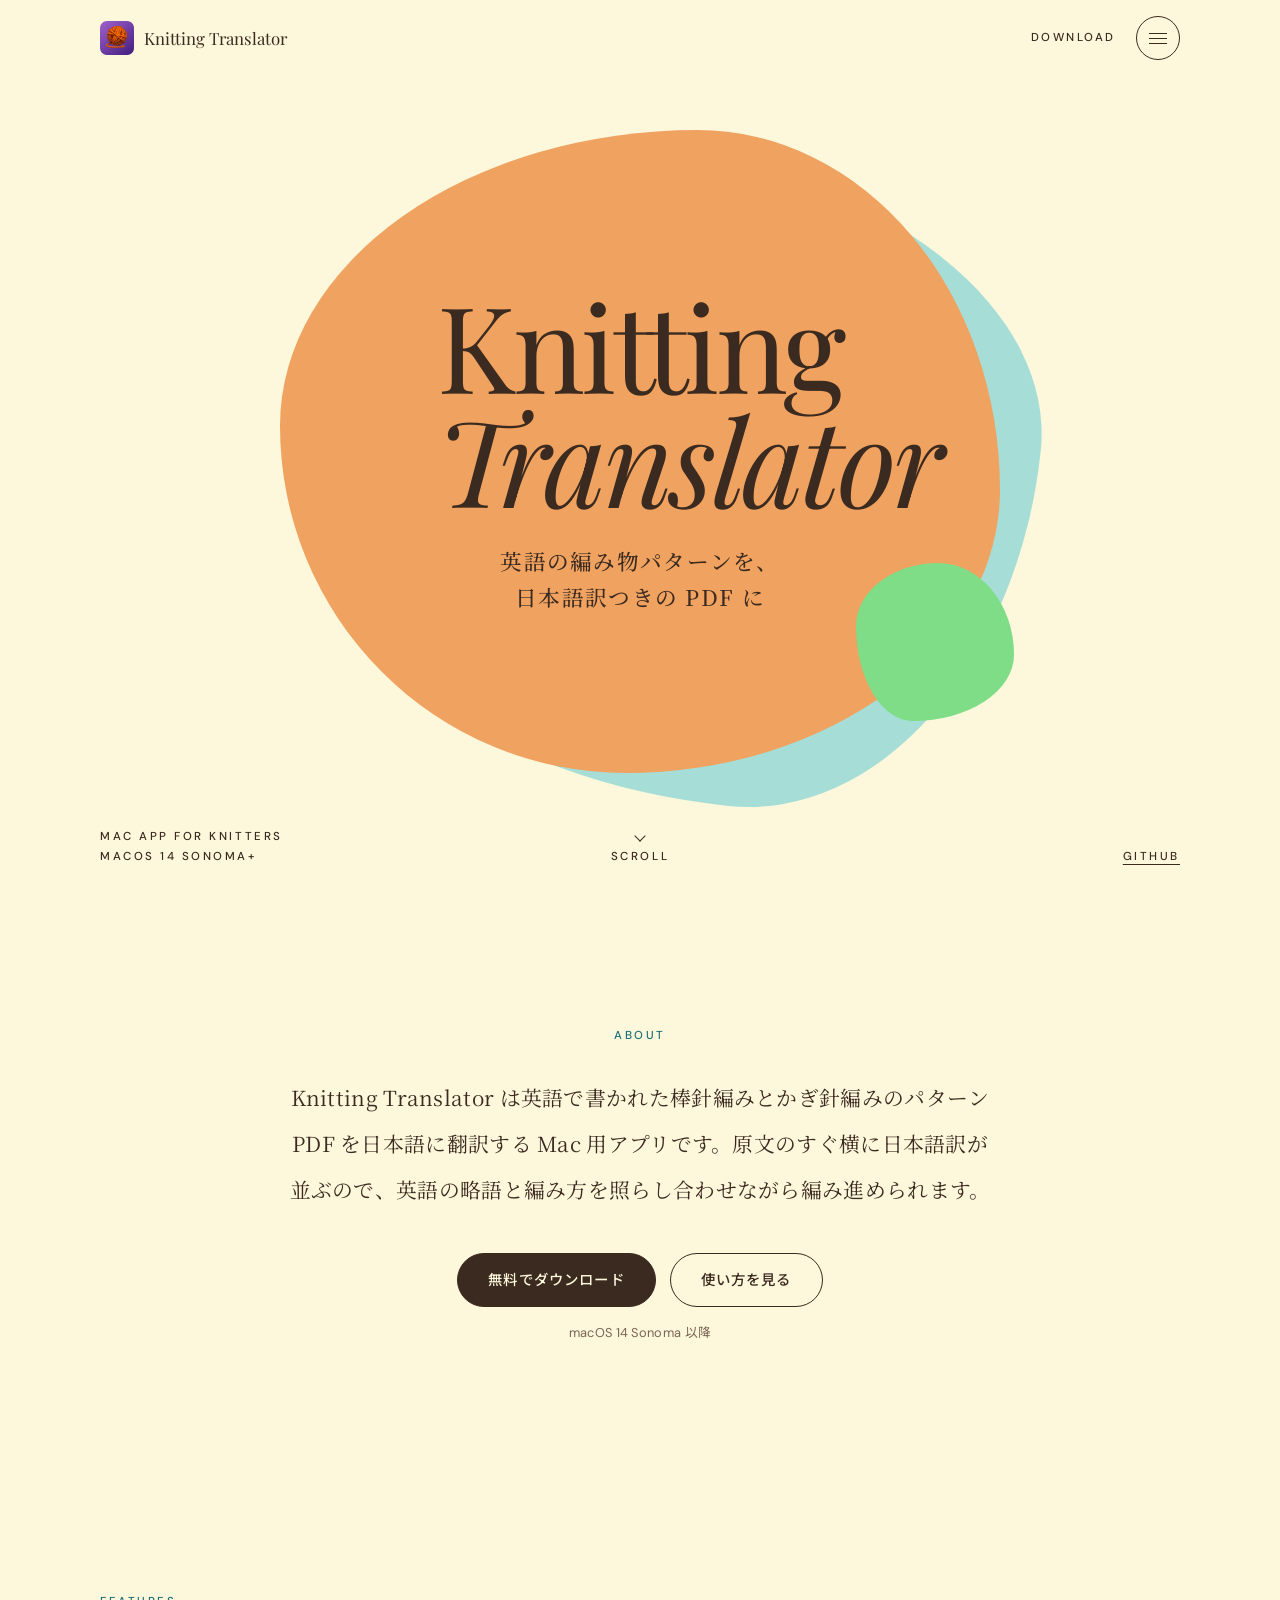
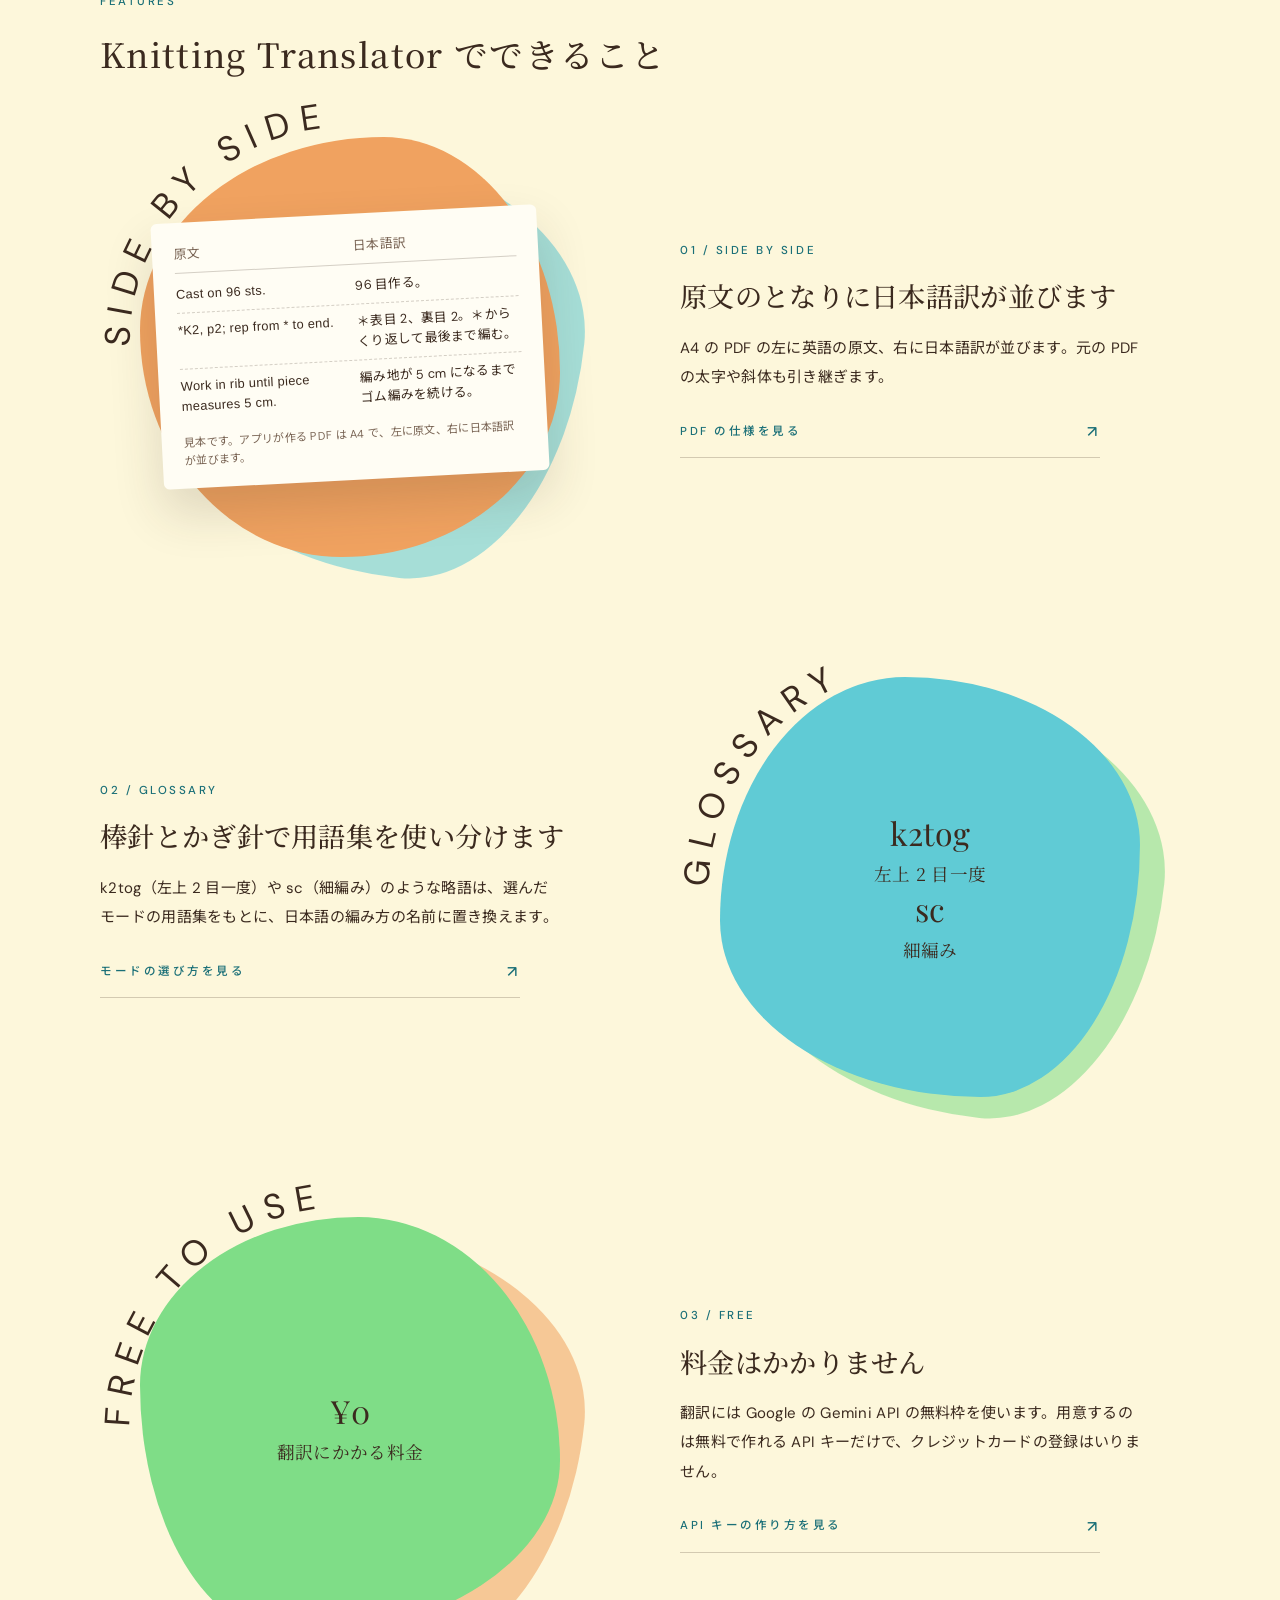
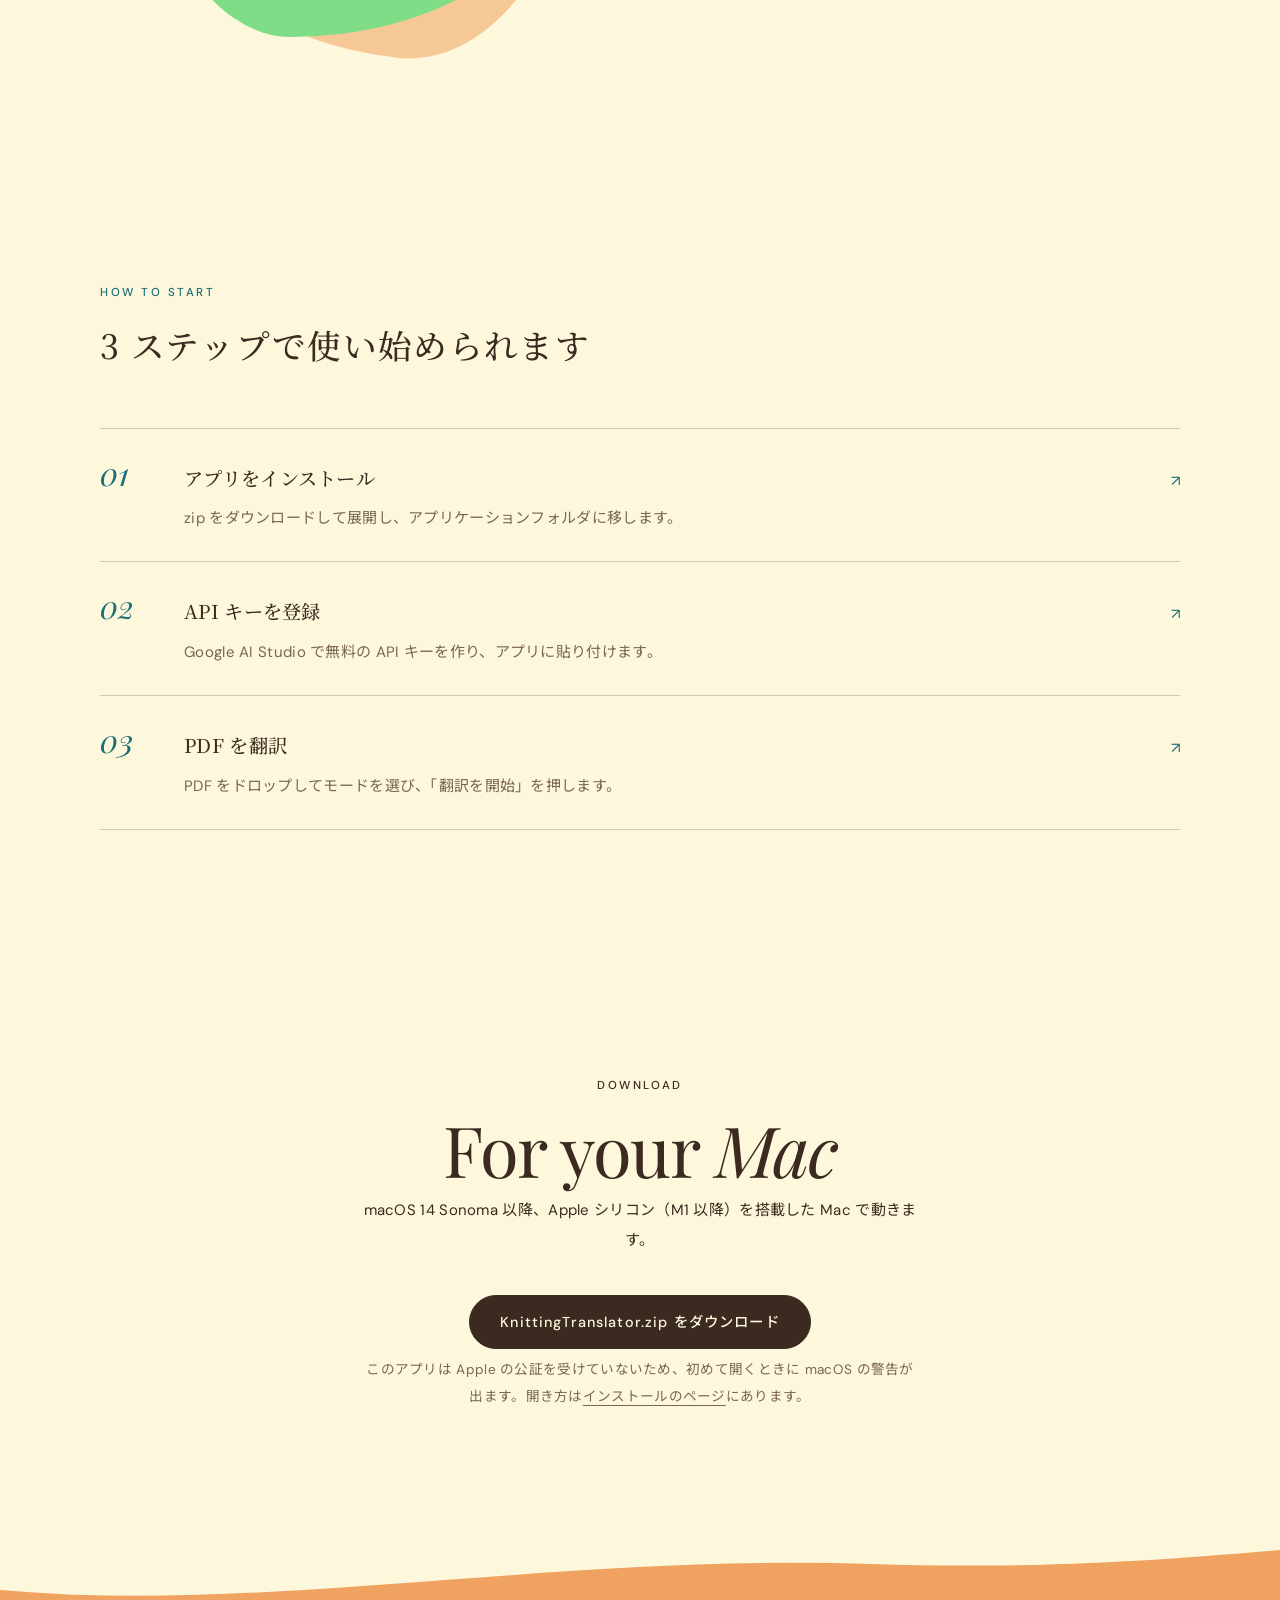
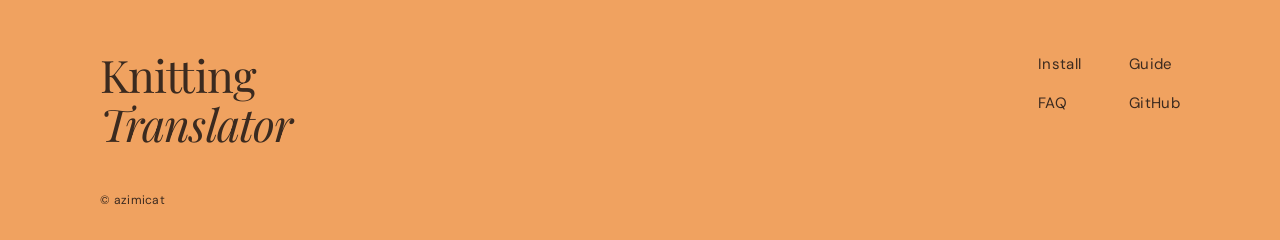
==== index.html @ 3faf4431 "[add] Knitting Translatorを紹介して配布する静的サイトを追加 トップ、インストール、使い方、よくある質問の4ページと、共通のCSSとJavaScript。 ダウンロードボタンは" ====
<!doctype html>
<html lang="ja">
<head>
  <meta charset="utf-8">
  <meta name="viewport" content="width=device-width, initial-scale=1">
  <title>Knitting Translator</title>
  <meta name="description" content="英語の棒針編みとかぎ針編みのパターン PDF を日本語に翻訳し、原文と日本語訳を並べた PDF を作る Mac 用アプリです。">
  <meta property="og:title" content="Knitting Translator">
  <meta property="og:description" content="英語の編み物パターン PDF を、原文と日本語訳を並べた PDF にする Mac 用アプリ">
  <meta property="og:type" content="website">
  <meta property="og:image" content="assets/img/icon.png">
  <link rel="icon" href="assets/img/icon.png">
  <link rel="preconnect" href="https://fonts.googleapis.com">
  <link rel="preconnect" href="https://fonts.gstatic.com" crossorigin>
  <link rel="stylesheet" href="https://fonts.googleapis.com/css2?family=DM+Sans:wght@400;500&family=Noto+Sans+JP:wght@400;500&family=Noto+Serif+JP:wght@500&family=Playfair+Display:ital@0;1&display=swap">
  <link rel="stylesheet" href="assets/css/style.css">
  <script>document.documentElement.classList.add("js");</script>
</head>
<body>
  <header class="site-header">
    <div class="container">
      <a class="brand" href="./">
        <img src="assets/img/icon.png" alt="" width="34" height="34">
        <span>Knitting Translator</span>
      </a>
      <div class="header-actions">
        <a class="label" href="https://github.com/azimicat/translate_knitting_pattern_pdf/releases/latest/download/KnittingTranslator.zip" data-download>Download</a>
        <button class="menu-button" type="button" aria-expanded="false" aria-controls="menu" aria-label="メニューを開く"><span></span></button>
      </div>
    </div>
  </header>

  <nav class="menu" id="menu" aria-label="サイト内">
    <ul>
      <li><a href="./"><strong>Home</strong><small>トップ</small></a></li>
      <li><a href="install/"><strong>Install</strong><small>インストール</small></a></li>
      <li><a href="guide/"><strong>Guide</strong><small>使い方</small></a></li>
      <li><a href="faq/"><strong>FAQ</strong><small>よくある質問</small></a></li>
      <li><a href="https://github.com/azimicat/translate_knitting_pattern_pdf"><strong>GitHub</strong><small>ソースコード</small></a></li>
    </ul>
  </nav>

  <main>
    <section class="hero" aria-labelledby="hero-title">
      <div class="container">
        <div class="hero-visual">
          <div class="hero-blob blob blob-stack" aria-hidden="true"></div>
          <h1 class="hero-title" id="hero-title">Knitting<em>Translator</em><small>英語の編み物パターンを、<br>日本語訳つきの PDF に</small></h1>
        </div>
        <div class="hero-meta label">
          <p>Mac app for knitters<br>macOS 14 Sonoma+</p>
          <a class="scroll" href="#about">Scroll</a>
          <p class="right"><a href="https://github.com/azimicat/translate_knitting_pattern_pdf">GitHub</a></p>
        </div>
      </div>
    </section>

    <section class="section" id="about" aria-label="アプリの紹介">
      <div class="container intro reveal">
        <span class="label">About</span>
        <p class="lead">Knitting Translator は英語で書かれた棒針編みとかぎ針編みのパターン PDF を日本語に翻訳する Mac 用アプリです。原文のすぐ横に日本語訳が並ぶので、英語の略語と編み方を照らし合わせながら編み進められます。</p>
        <div class="actions">
          <a class="button button--primary" href="https://github.com/azimicat/translate_knitting_pattern_pdf/releases/latest/download/KnittingTranslator.zip" data-download>無料でダウンロード</a>
          <a class="button button--ghost" href="guide/">使い方を見る</a>
        </div>
        <p class="release-meta">macOS 14 Sonoma 以降 <span data-release-meta></span></p>
      </div>
    </section>

    <section class="section" aria-labelledby="features-title">
      <div class="container">
        <div class="section-head reveal">
          <span class="label">Features</span>
          <h2 id="features-title">Knitting Translator でできること</h2>
        </div>

        <article class="feature reveal">
          <div class="feature-visual">
            <div class="feature-blob feature-blob--orange feature-blob--sample blob blob-stack">
              <figure class="sample" aria-label="出力される PDF の見本">
                <div class="sample__head">
                  <span>原文</span>
                  <span>日本語訳</span>
                </div>
                <div class="sample__row">
                  <span class="sample__en">Cast on 96 sts.</span>
                  <span>96 目作る。</span>
                </div>
                <div class="sample__row">
                  <span class="sample__en">*K2, p2; rep from * to end.</span>
                  <span>＊表目 2、裏目 2。＊からくり返して最後まで編む。</span>
                </div>
                <div class="sample__row">
                  <span class="sample__en">Work in rib until piece measures 5 cm.</span>
                  <span>編み地が 5 cm になるまでゴム編みを続ける。</span>
                </div>
                <figcaption class="sample__caption">見本です。アプリが作る PDF は A4 で、左に原文、右に日本語訳が並びます。</figcaption>
              </figure>
            </div>
            <svg class="curve-label" viewBox="0 0 200 200" aria-hidden="true">
              <path id="curve-side" d="M 6 100 A 94 94 0 0 1 100 6" fill="none"/>
              <text><textPath href="#curve-side">Side by side</textPath></text>
            </svg>
          </div>
          <div class="feature-text">
            <span class="label">01 / Side by side</span>
            <h3>原文のとなりに日本語訳が並びます</h3>
            <p>A4 の PDF の左に英語の原文、右に日本語訳が並びます。元の PDF の太字や斜体も引き継ぎます。</p>
            <a class="arrow-link label" href="guide/#save">PDF の仕様を見る</a>
          </div>
        </article>

        <article class="feature feature--reverse reveal">
          <div class="feature-visual">
            <div class="feature-blob feature-blob--cyan blob-stack">
              <p class="glyph">k2tog<small>左上 2 目一度</small>sc<small>細編み</small></p>
            </div>
            <svg class="curve-label" viewBox="0 0 200 200" aria-hidden="true">
              <path id="curve-glossary" d="M 6 100 A 94 94 0 0 1 100 6" fill="none"/>
              <text><textPath href="#curve-glossary">Glossary</textPath></text>
            </svg>
          </div>
          <div class="feature-text">
            <span class="label">02 / Glossary</span>
            <h3>棒針とかぎ針で用語集を使い分けます</h3>
            <p>k2tog（左上 2 目一度）や sc（細編み）のような略語は、選んだモードの用語集をもとに、日本語の編み方の名前に置き換えます。</p>
            <a class="arrow-link label" href="guide/#translate">モードの選び方を見る</a>
          </div>
        </article>

        <article class="feature reveal">
          <div class="feature-visual">
            <div class="feature-blob feature-blob--green blob-stack">
              <p class="glyph">&yen;0<small>翻訳にかかる料金</small></p>
            </div>
            <svg class="curve-label" viewBox="0 0 200 200" aria-hidden="true">
              <path id="curve-free" d="M 6 100 A 94 94 0 0 1 100 6" fill="none"/>
              <text><textPath href="#curve-free">Free to use</textPath></text>
            </svg>
          </div>
          <div class="feature-text">
            <span class="label">03 / Free</span>
            <h3>料金はかかりません</h3>
            <p>翻訳には Google の Gemini API の無料枠を使います。用意するのは無料で作れる API キーだけで、クレジットカードの登録はいりません。</p>
            <a class="arrow-link label" href="guide/#api-key">API キーの作り方を見る</a>
          </div>
        </article>
      </div>
    </section>

    <section class="section" aria-labelledby="steps-title">
      <div class="container">
        <div class="section-head reveal">
          <span class="label">How to start</span>
          <h2 id="steps-title">3 ステップで使い始められます</h2>
        </div>
        <ol class="rows reveal">
          <li>
            <a href="install/">
              <span class="num">01</span>
              <h3>アプリをインストール</h3>
              <p>zip をダウンロードして展開し、アプリケーションフォルダに移します。</p>
            </a>
          </li>
          <li>
            <a href="guide/#api-key">
              <span class="num">02</span>
              <h3>API キーを登録</h3>
              <p>Google AI Studio で無料の API キーを作り、アプリに貼り付けます。</p>
            </a>
          </li>
          <li>
            <a href="guide/#translate">
              <span class="num">03</span>
              <h3>PDF を翻訳</h3>
              <p>PDF をドロップしてモードを選び、「翻訳を開始」を押します。</p>
            </a>
          </li>
        </ol>
      </div>
    </section>

    <section class="section download" aria-labelledby="download-title">
      <div class="container reveal">
        <span class="label">Download</span>
        <h2 class="download-title" id="download-title">For your <em>Mac</em></h2>
        <p>macOS 14 Sonoma 以降、Apple シリコン（M1 以降）を搭載した Mac で動きます。</p>
        <div class="actions">
          <a class="button button--primary" href="https://github.com/azimicat/translate_knitting_pattern_pdf/releases/latest/download/KnittingTranslator.zip" data-download>KnittingTranslator.zip をダウンロード</a>
        </div>
        <p class="note">このアプリは Apple の公証を受けていないため、初めて開くときに macOS の警告が出ます。開き方は<a href="install/#first-launch">インストールのページ</a>にあります。</p>
      </div>
    </section>
  </main>

  <footer class="site-footer">
    <svg class="footer-wave" viewBox="0 0 1440 60" preserveAspectRatio="none" aria-hidden="true">
      <path d="M0 60 L0 40 C 300 64 620 4 980 14 C 1180 20 1330 8 1440 0 L1440 60 Z"/>
    </svg>
    <div class="container">
      <div class="footer-top">
        <p class="footer-mark">Knitting<br><em>Translator</em></p>
        <ul class="footer-links">
          <li><a href="install/">Install</a></li>
          <li><a href="guide/">Guide</a></li>
          <li><a href="faq/">FAQ</a></li>
          <li><a href="https://github.com/azimicat/translate_knitting_pattern_pdf">GitHub</a></li>
        </ul>
      </div>
      <p class="copyright">&copy; azimicat</p>
    </div>
  </footer>

  <script src="assets/js/site.js" defer></script>
  <script src="assets/js/release.js" defer></script>
</body>
</html>
---- assets/css/style.css ----
/*
 * 配色は 4 色。地はクリーム、いちばん目立つ面積をオレンジに割り当て、
 * 水色と緑は図形の重ね色や番号などの差し色に使う。
 */
:root {
  --orange: #f0a260;
  --cream: #fdf7db;
  --cyan: #60cbd5;
  --green: #7fdd87;

  --bg: var(--cream);
  --ink: #3b2a1f;
  --ink-soft: #7a6555;
  --line: rgba(59, 42, 31, 0.22);
  --accent-text: #1a6f77; /* 水色を文字に使うときの濃い色。クリームの地で読める濃さにしている */
  --paper: #fffdf4;

  --content: 1080px;
  --gutter: 24px;
  --header-h: 76px;

  --sans: "DM Sans", "Noto Sans JP", "Hiragino Sans", system-ui, sans-serif;
  --serif-en: "Playfair Display", "Noto Serif JP", serif;
  --serif-ja: "Noto Serif JP", "Hiragino Mincho ProN", serif;
  --mono: ui-monospace, "SF Mono", Menlo, monospace;

  --blob-a: 58% 42% 52% 48% / 46% 56% 44% 54%;
  --blob-b: 44% 56% 38% 62% / 58% 40% 60% 42%;
  --blob-c: 52% 48% 64% 36% / 40% 58% 42% 60%;
}

*,
*::before,
*::after {
  box-sizing: border-box;
}

html {
  -webkit-text-size-adjust: 100%;
  scroll-behavior: smooth;
  scroll-padding-top: calc(var(--header-h) + 16px);
}

body {
  margin: 0;
  background: var(--bg);
  color: var(--ink);
  font-family: var(--sans);
  font-size: 15px;
  line-height: 1.95;
  letter-spacing: 0.02em;
}

body.menu-open {
  overflow: hidden;
}

main,
.site-footer {
  overflow-x: clip;
}

img {
  max-width: 100%;
  height: auto;
}

a {
  color: inherit;
  text-underline-offset: 4px;
}

a:focus-visible,
button:focus-visible,
summary:focus-visible {
  outline: 2px solid var(--ink);
  outline-offset: 3px;
}

code {
  font-family: var(--mono);
  font-size: 0.88em;
  background: rgba(59, 42, 31, 0.07);
  padding: 0.1em 0.4em;
  border-radius: 4px;
  overflow-wrap: anywhere;
}

kbd {
  font-family: var(--sans);
  font-size: 0.85em;
  padding: 0.05em 0.45em;
  border: 1px solid var(--line);
  border-bottom-width: 2px;
  border-radius: 5px;
  background: var(--paper);
}

.container {
  width: 100%;
  max-width: calc(var(--content) + var(--gutter) * 2);
  margin: 0 auto;
  padding: 0 var(--gutter);
}

/* 字間を空けた小さな英字のラベル */
.label {
  display: inline-block;
  font-family: var(--sans);
  font-size: 0.72rem;
  font-weight: 500;
  letter-spacing: 0.22em;
  text-transform: uppercase;
}

/* ── ヘッダー ────────────────────────── */
.site-header {
  position: fixed;
  inset: 0 0 auto;
  z-index: 30;
  height: var(--header-h);
  background: rgba(253, 247, 219, 0.88);
  -webkit-backdrop-filter: blur(8px);
  backdrop-filter: blur(8px);
}

.site-header .container {
  height: 100%;
  display: flex;
  align-items: center;
  justify-content: space-between;
  gap: 16px;
}

.brand {
  display: inline-flex;
  align-items: center;
  gap: 10px;
  text-decoration: none;
}

.brand img {
  width: 34px;
  height: 34px;
}

.brand span {
  font-family: var(--serif-en);
  font-size: 1.05rem;
  letter-spacing: 0;
}

.header-actions {
  display: flex;
  align-items: center;
  gap: 20px;
}

.header-actions .label {
  text-decoration: none;
}

.menu-button {
  width: 44px;
  height: 44px;
  border: 1px solid var(--ink);
  border-radius: 50%;
  background: transparent;
  color: var(--ink);
  display: grid;
  place-items: center;
  cursor: pointer;
  padding: 0;
}

.menu-button span {
  display: block;
  width: 18px;
  height: 1px;
  background: currentColor;
  box-shadow: 0 -5px 0 currentColor, 0 5px 0 currentColor;
  transition: box-shadow 0.2s ease, transform 0.2s ease;
}

.menu-button[aria-expanded="true"] span {
  box-shadow: none;
  transform: rotate(45deg);
}

.menu-button[aria-expanded="true"] span::after {
  content: "";
  display: block;
  width: 18px;
  height: 1px;
  background: currentColor;
  transform: rotate(90deg);
}

/* 全画面のメニュー */
.menu {
  position: fixed;
  inset: 0;
  z-index: 20;
  background: var(--bg);
  padding: calc(var(--header-h) + 32px) var(--gutter) 40px;
  display: none;
  overflow-y: auto;
}

.menu.is-open {
  display: block;
}

.menu ul {
  max-width: var(--content);
  margin: 0 auto;
  padding: 0;
  list-style: none;
}

.menu li + li {
  border-top: 1px solid var(--line);
}

.menu a {
  display: flex;
  align-items: baseline;
  justify-content: space-between;
  gap: 16px;
  padding: 20px 0;
  text-decoration: none;
}

.menu a strong {
  font-family: var(--serif-en);
  font-size: clamp(1.8rem, 6vw, 3rem);
  font-weight: 400;
  letter-spacing: -0.01em;
}

.menu a small {
  font-size: 0.85rem;
  color: var(--ink-soft);
}

/* ── 図形 ────────────────────────────── */
.blob {
  border-radius: var(--blob-a);
}

.blob-stack {
  position: relative;
}

/* 後ろの図形（z-index: -1）を色の図形の下に描くため、重ねる範囲をここで区切る */
.hero-visual,
.feature-visual {
  isolation: isolate;
}

/* 後ろにずらして重ねる色の図形 */
.blob-stack::before {
  content: "";
  position: absolute;
  inset: 0;
  z-index: -1;
  border-radius: var(--blob-b);
  transform: translate(5%, 4%) rotate(6deg);
  background: var(--shadow-color, var(--cyan));
  opacity: 0.55;
}

/* 図形に沿って曲げる英字 */
.curve-label {
  position: absolute;
  inset: -6%;
  width: 112%;
  height: 112%;
  pointer-events: none;
  overflow: visible;
}

.curve-label text {
  font-family: var(--sans);
  font-size: 15px;
  letter-spacing: 0.3em;
  fill: var(--ink);
  text-transform: uppercase;
}

/* ── ヒーロー ────────────────────────── */
.hero {
  position: relative;
  min-height: 100svh;
  padding: calc(var(--header-h) + 24px) 0 32px;
  display: flex;
  flex-direction: column;
}

.hero .container {
  flex: 1;
  display: flex;
  flex-direction: column;
}

.hero-visual {
  position: relative;
  flex: 1;
  display: grid;
  place-items: center;
  min-height: 460px;
}

.hero-blob {
  position: absolute;
  width: min(86vw, 720px);
  aspect-ratio: 1.12;
  background: var(--orange);
  --shadow-color: var(--cyan);
}

.hero-blob::after {
  content: "";
  position: absolute;
  width: 22%;
  aspect-ratio: 1;
  right: -2%;
  bottom: 8%;
  border-radius: var(--blob-c);
  background: var(--green);
}

.hero-title {
  position: relative;
  z-index: 2;
  margin: 0;
  text-align: center;
  font-family: var(--serif-en);
  font-weight: 400;
  font-size: clamp(3rem, 11vw, 7.5rem);
  line-height: 0.95;
  letter-spacing: -0.03em;
}

.hero-title em {
  display: block;
  font-style: italic;
  padding-left: 0.8em;
}

.hero-title small {
  display: block;
  margin-top: 28px;
  font-family: var(--serif-ja);
  font-size: clamp(1rem, 2.4vw, 1.35rem);
  font-weight: 500;
  line-height: 1.7;
  letter-spacing: 0.06em;
}

.hero-meta {
  display: grid;
  grid-template-columns: 1fr auto 1fr;
  align-items: end;
  gap: 16px;
  margin-top: 24px;
  font-size: 0.72rem;
}

.hero-meta p {
  margin: 0;
  line-height: 1.8;
}

.hero-meta .scroll {
  text-align: center;
  text-decoration: none;
}

.hero-meta .scroll::before {
  content: "";
  display: block;
  width: 8px;
  height: 8px;
  margin: 0 auto 6px;
  border-right: 1.5px solid currentColor;
  border-bottom: 1.5px solid currentColor;
  transform: rotate(45deg);
}

.hero-meta .right {
  text-align: right;
}

/* ── セクション共通 ──────────────────── */
.section {
  padding: 120px 0;
}

.section-head {
  margin-bottom: 56px;
}

.section-head .label {
  color: var(--accent-text);
}

.section-head h2 {
  margin: 12px 0 0;
  font-family: var(--serif-ja);
  font-size: clamp(1.5rem, 3.4vw, 2.1rem);
  font-weight: 500;
  line-height: 1.6;
  letter-spacing: 0.04em;
}

/* 紹介文 */
.intro {
  max-width: 760px;
  margin: 0 auto;
  text-align: center;
}

.intro .label {
  margin-bottom: 28px;
  color: var(--accent-text);
}

.intro p.lead {
  margin: 0;
  font-family: var(--serif-ja);
  font-size: clamp(1.05rem, 2.2vw, 1.3rem);
  line-height: 2.2;
}

/* ── ボタンと矢印つきのリンク ─────────── */
.actions {
  display: flex;
  flex-wrap: wrap;
  justify-content: center;
  gap: 14px;
  margin-top: 40px;
}

.actions--start {
  justify-content: flex-start;
  margin-top: 8px;
}

.button {
  display: inline-flex;
  align-items: center;
  justify-content: center;
  gap: 10px;
  min-height: 52px;
  padding: 12px 30px;
  border-radius: 999px;
  border: 1px solid var(--ink);
  font-size: 0.9rem;
  font-weight: 500;
  letter-spacing: 0.08em;
  text-decoration: none;
  transition: background-color 0.2s ease, color 0.2s ease;
}

.button--primary {
  background: var(--ink);
  color: var(--cream);
}

.button--primary:hover {
  background: transparent;
  color: var(--ink);
}

.button--ghost:hover {
  background: var(--ink);
  color: var(--cream);
}

.arrow-link {
  display: flex;
  align-items: center;
  justify-content: space-between;
  gap: 16px;
  max-width: 420px;
  margin-top: 24px;
  padding-bottom: 10px;
  border-bottom: 1px solid var(--line);
  color: var(--accent-text);
  text-decoration: none;
}

.arrow-link::after {
  content: "\2197";
  font-size: 1rem;
  transition: transform 0.2s ease;
}

.arrow-link:hover::after {
  transform: translate(3px, -3px);
}

.release-meta {
  margin: 14px 0 0;
  font-size: 0.8rem;
  color: var(--ink-soft);
}

/* ── 対訳 PDF の見本 ─────────────────── */
.sample {
  position: relative;
  z-index: 1;
  width: min(100%, 440px);
  margin: 0;
  background: var(--paper);
  border-radius: 6px;
  box-shadow: 0 24px 50px rgba(59, 42, 31, 0.16);
  padding: 22px 22px 18px;
  font-size: 0.8rem;
  line-height: 1.6;
  text-align: left;
  transform: rotate(-3deg);
}

.sample__head,
.sample__row {
  display: grid;
  grid-template-columns: 1fr 1fr;
  gap: 16px;
}

.sample__head {
  padding-bottom: 8px;
  margin-bottom: 4px;
  border-bottom: 1px solid var(--line);
  color: var(--ink-soft);
}

.sample__row {
  padding: 7px 0;
}

.sample__row + .sample__row {
  border-top: 1px dashed var(--line);
}

.sample__en {
  font-family: "Helvetica Neue", Helvetica, Arial, sans-serif;
}

.sample__caption {
  margin: 10px 0 0;
  font-size: 0.7rem;
  color: var(--ink-soft);
}

/* ── 特長 ────────────────────────────── */
.feature {
  display: grid;
  grid-template-columns: 1fr;
  gap: 40px;
  align-items: center;
}

.feature + .feature {
  margin-top: 120px;
}

.feature-visual {
  position: relative;
  width: min(100%, 420px);
  margin: 0 auto;
}

.feature-blob {
  aspect-ratio: 1;
  display: grid;
  place-items: center;
  padding: 18%;
  text-align: center;
}

.feature-blob--orange {
  background: var(--orange);
  --shadow-color: var(--cyan);
}

.feature-blob--cyan {
  background: var(--cyan);
  border-radius: var(--blob-b);
  --shadow-color: var(--green);
}

.feature-blob--green {
  background: var(--green);
  border-radius: var(--blob-c);
  --shadow-color: var(--orange);
}

.feature-blob--sample {
  padding: 12% 4%;
}

.feature-blob .glyph {
  margin: 0;
  font-family: var(--serif-en);
  font-size: clamp(1.4rem, 4vw, 2rem);
  line-height: 1.4;
}

.feature-blob .glyph small {
  display: block;
  margin-top: 6px;
  font-family: var(--serif-ja);
  font-size: 0.55em;
}

.feature-text .label {
  color: var(--accent-text);
}

.feature-text h3 {
  margin: 10px 0 16px;
  font-family: var(--serif-ja);
  font-size: clamp(1.3rem, 2.8vw, 1.7rem);
  font-weight: 500;
  line-height: 1.6;
}

.feature-text p {
  margin: 0;
  max-width: 460px;
}

@media (min-width: 820px) {
  .feature {
    grid-template-columns: 1fr 1fr;
    gap: 80px;
  }

  .feature--reverse .feature-visual {
    order: 2;
  }
}

/* ── 手順の一覧 ──────────────────────── */
.rows {
  margin: 0;
  padding: 0;
  list-style: none;
  border-top: 1px solid var(--line);
}

.rows > li {
  border-bottom: 1px solid var(--line);
}

.rows a,
.rows .row {
  display: grid;
  grid-template-columns: 64px 1fr auto;
  gap: 8px 20px;
  align-items: baseline;
  padding: 28px 0;
  text-decoration: none;
}

.rows .num {
  font-family: var(--serif-en);
  font-style: italic;
  font-size: 2rem;
  line-height: 1;
  color: var(--accent-text);
}

.rows h3 {
  margin: 0;
  font-family: var(--serif-ja);
  font-size: 1.2rem;
  font-weight: 500;
}

.rows p {
  grid-column: 2 / 3;
  margin: 0;
  color: var(--ink-soft);
}

.rows a::after {
  content: "\2197";
  grid-column: 3;
  grid-row: 1;
  color: var(--accent-text);
  transition: transform 0.2s ease;
}

.rows a:hover::after {
  transform: translate(3px, -3px);
}

/* ── ダウンロード ────────────────────── */
.download {
  text-align: center;
}

.download-title {
  margin: 12px 0 8px;
  font-family: var(--serif-en);
  font-size: clamp(2.4rem, 7vw, 4.4rem);
  font-weight: 400;
  line-height: 1.1;
  letter-spacing: -0.02em;
}

.download-title em {
  font-style: italic;
}

.download p {
  margin: 8px auto 0;
  max-width: 560px;
}

.download .note {
  font-size: 0.85rem;
  color: var(--ink-soft);
}

/* ── フッター ────────────────────────── */
.site-footer {
  position: relative;
  margin-top: 80px;
  background: var(--orange);
  padding: 40px 0 28px;
}

.footer-wave {
  position: absolute;
  left: 0;
  right: 0;
  bottom: 100%;
  display: block;
  width: 100%;
  height: 60px;
}

.footer-wave path {
  fill: var(--orange);
}

.footer-top {
  display: flex;
  flex-wrap: wrap;
  justify-content: space-between;
  align-items: flex-start;
  gap: 32px;
}

.footer-mark {
  margin: 0;
  font-family: var(--serif-en);
  font-size: clamp(2rem, 5vw, 2.8rem);
  font-weight: 400;
  line-height: 1.1;
  letter-spacing: -0.02em;
}

.footer-mark em {
  font-style: italic;
}

.footer-links {
  display: grid;
  grid-template-columns: repeat(2, auto);
  gap: 10px 48px;
  margin: 0;
  padding: 0;
  list-style: none;
}

.footer-links a {
  text-decoration: none;
}

.footer-links a:hover {
  text-decoration: underline;
}

.copyright {
  margin: 40px 0 0;
  font-size: 0.75rem;
}

/* ── 下層ページ ──────────────────────── */
.page-head {
  position: relative;
  padding: calc(var(--header-h) + 72px) 0 72px;
  overflow: hidden;
  isolation: isolate;
}

.page-head .container {
  position: relative;
  z-index: 1;
}

.page-head .label {
  color: var(--accent-text);
}

.page-head h1 {
  margin: 8px 0 0;
  font-family: var(--serif-en);
  font-size: clamp(2.8rem, 8vw, 5rem);
  font-weight: 400;
  line-height: 1.05;
  letter-spacing: -0.02em;
}

.page-head h1 small {
  display: block;
  margin-top: 16px;
  font-family: var(--serif-ja);
  font-size: clamp(1.2rem, 3vw, 1.6rem);
  font-weight: 500;
  letter-spacing: 0.06em;
}

.page-head p {
  margin: 20px 0 0;
  max-width: 560px;
}

.page-head-blob {
  position: absolute;
  right: -60px;
  top: 40px;
  width: min(48vw, 380px);
  aspect-ratio: 1;
  background: var(--orange);
  --shadow-color: var(--green);
}

.page-head-blob--cyan {
  background: var(--cyan);
  border-radius: var(--blob-b);
  --shadow-color: var(--orange);
}

.page-head-blob--green {
  background: var(--green);
  border-radius: var(--blob-c);
  --shadow-color: var(--cyan);
}

.page-body {
  padding: 24px 0 40px;
}

.prose {
  max-width: 720px;
}

.prose h2 {
  margin: 88px 0 20px;
  font-family: var(--serif-ja);
  font-size: clamp(1.35rem, 3vw, 1.7rem);
  font-weight: 500;
  line-height: 1.6;
}

.prose h2:first-child {
  margin-top: 0;
}

.prose h2 .label {
  display: block;
  margin-bottom: 6px;
  color: var(--accent-text);
}

.prose h3 {
  margin: 40px 0 12px;
  font-family: var(--serif-ja);
  font-size: 1.15rem;
  font-weight: 500;
}

.prose p,
.prose ul,
.prose ol {
  margin: 0 0 18px;
}

.prose ol > li,
.prose ul > li {
  margin-bottom: 8px;
}

.prose ol {
  padding-left: 1.4em;
}

.prose ol > li::marker {
  font-family: var(--serif-en);
  font-style: italic;
  color: var(--accent-text);
}

.callout {
  position: relative;
  margin: 0 0 28px;
  padding: 24px 28px;
  background: var(--paper);
  border-radius: 28px;
}

.callout::before {
  content: "";
  position: absolute;
  left: -10px;
  top: -10px;
  width: 28px;
  height: 28px;
  border-radius: var(--blob-c);
  background: var(--orange);
}

.callout p:last-child {
  margin-bottom: 0;
}

.placeholder {
  display: grid;
  place-items: center;
  min-height: 220px;
  margin: 0 0 28px;
  border: 1px dashed var(--line);
  border-radius: var(--blob-b);
  color: var(--ink-soft);
  font-size: 0.8rem;
  text-align: center;
  padding: 24px;
}

.spec {
  margin: 0 0 24px;
  border-top: 1px solid var(--line);
}

.spec div {
  display: grid;
  grid-template-columns: 7em 1fr;
  gap: 16px;
  padding: 14px 0;
  border-bottom: 1px solid var(--line);
}

.spec dt {
  font-weight: 500;
}

.spec dd {
  margin: 0;
}

/* よくある質問 */
.faq-group + .faq-group {
  margin-top: 72px;
}

.faq details {
  border-bottom: 1px solid var(--line);
}

.faq-group h2 + details {
  border-top: 1px solid var(--line);
}

.faq summary {
  position: relative;
  display: block;
  padding: 22px 40px 22px 0;
  font-family: var(--serif-ja);
  font-size: 1.05rem;
  font-weight: 500;
  cursor: pointer;
  list-style: none;
}

.faq summary::-webkit-details-marker {
  display: none;
}

.faq summary::after {
  content: "+";
  position: absolute;
  right: 4px;
  top: 50%;
  transform: translateY(-50%);
  font-family: var(--sans);
  font-size: 1.4rem;
  font-weight: 300;
  color: var(--accent-text);
}

.faq details[open] summary::after {
  content: "\2212";
}

.faq .answer {
  padding: 0 0 24px;
}

.faq .answer > :last-child {
  margin-bottom: 0;
}

.next {
  padding: 96px 0 40px;
}

/* ── 表示時のふわっと出す動き ────────── */
.js .reveal {
  opacity: 0;
  transform: translateY(24px);
  transition: opacity 0.9s ease, transform 0.9s ease;
}

.js .reveal.is-visible {
  opacity: 1;
  transform: none;
}

@media (max-width: 640px) {
  :root {
    --gutter: 16px;
    --header-h: 64px;
  }

  .section {
    padding: 88px 0;
  }

  .header-actions .label {
    display: none;
  }

  .hero-visual {
    min-height: 380px;
  }

  .hero-meta {
    grid-template-columns: 1fr 1fr;
  }

  .hero-meta .scroll {
    display: none;
  }

  .rows a,
  .rows .row {
    grid-template-columns: 44px 1fr auto;
  }

  .footer-links {
    gap: 10px 32px;
  }
}

@media (prefers-reduced-motion: reduce) {
  html {
    scroll-behavior: auto;
  }

  .js .reveal {
    opacity: 1;
    transform: none;
    transition: none;
  }

  .button,
  .arrow-link::after,
  .rows a::after,
  .menu-button span {
    transition: none;
  }
}
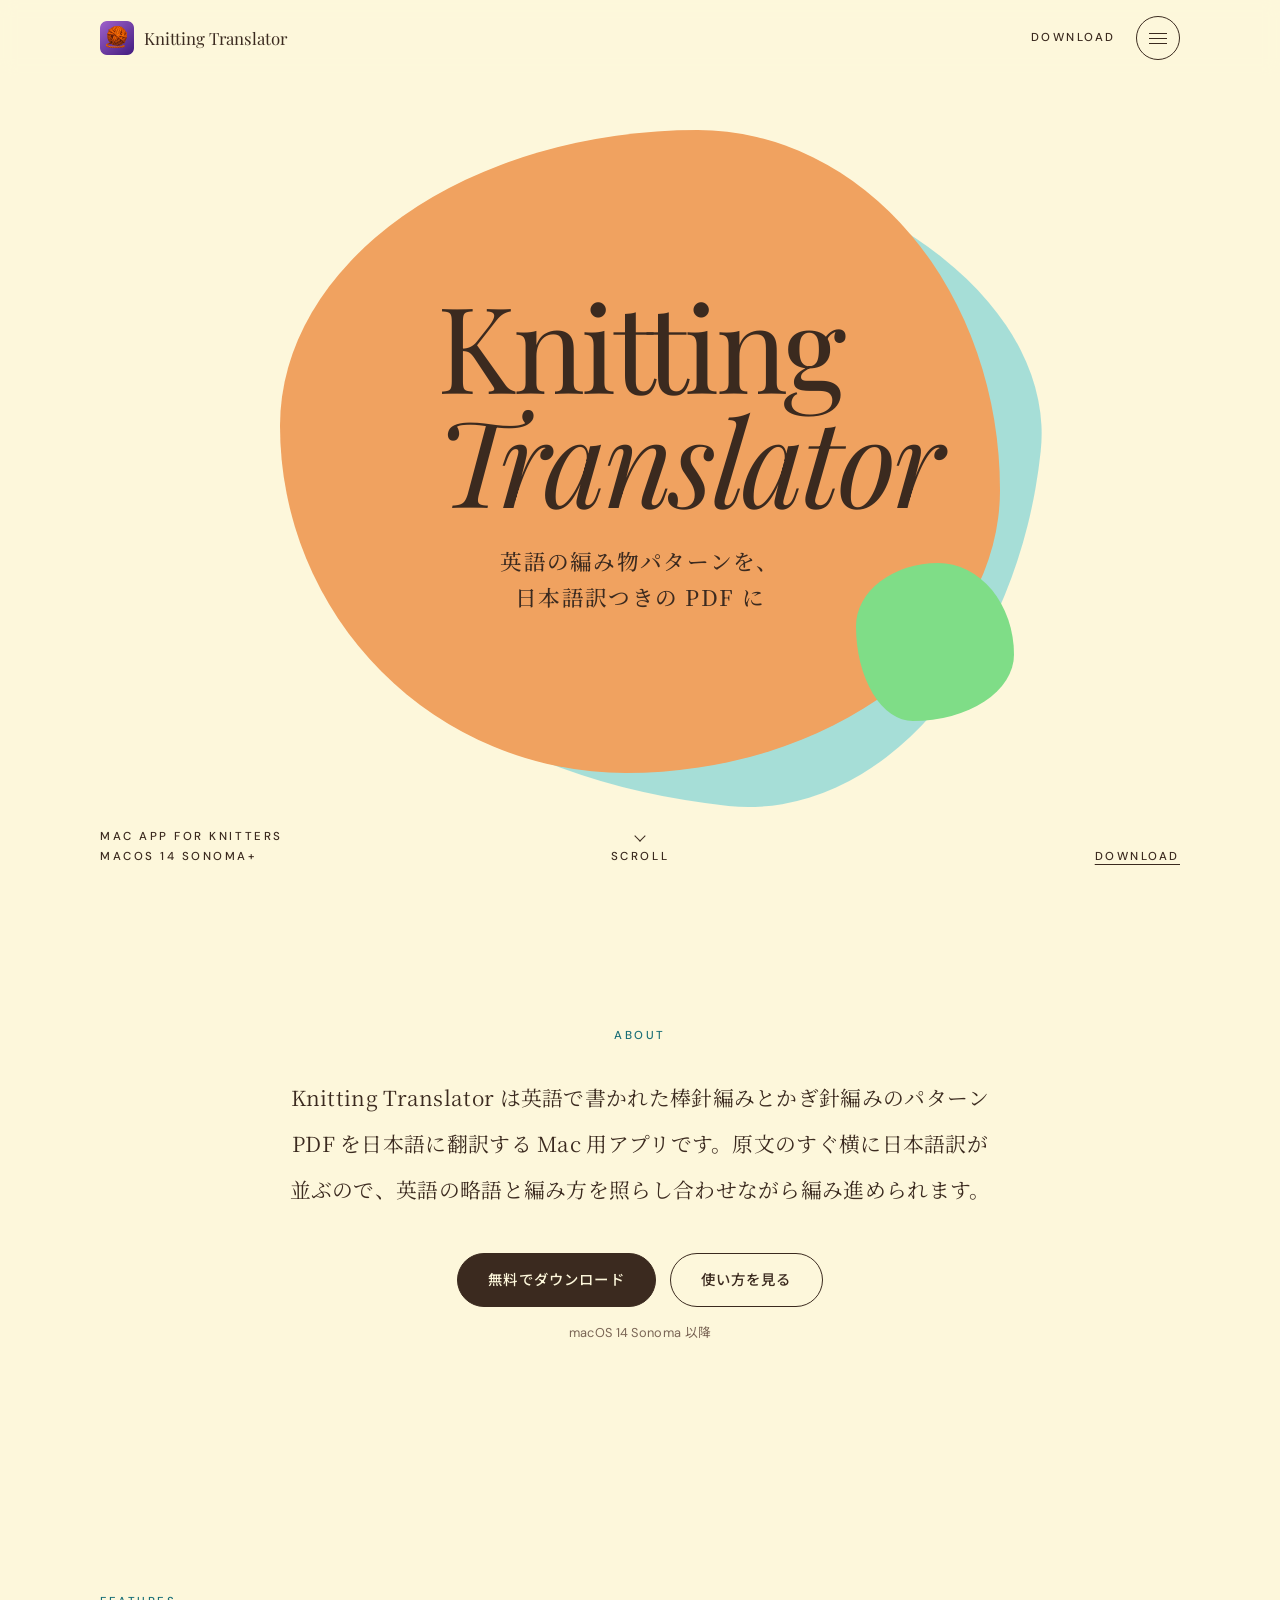
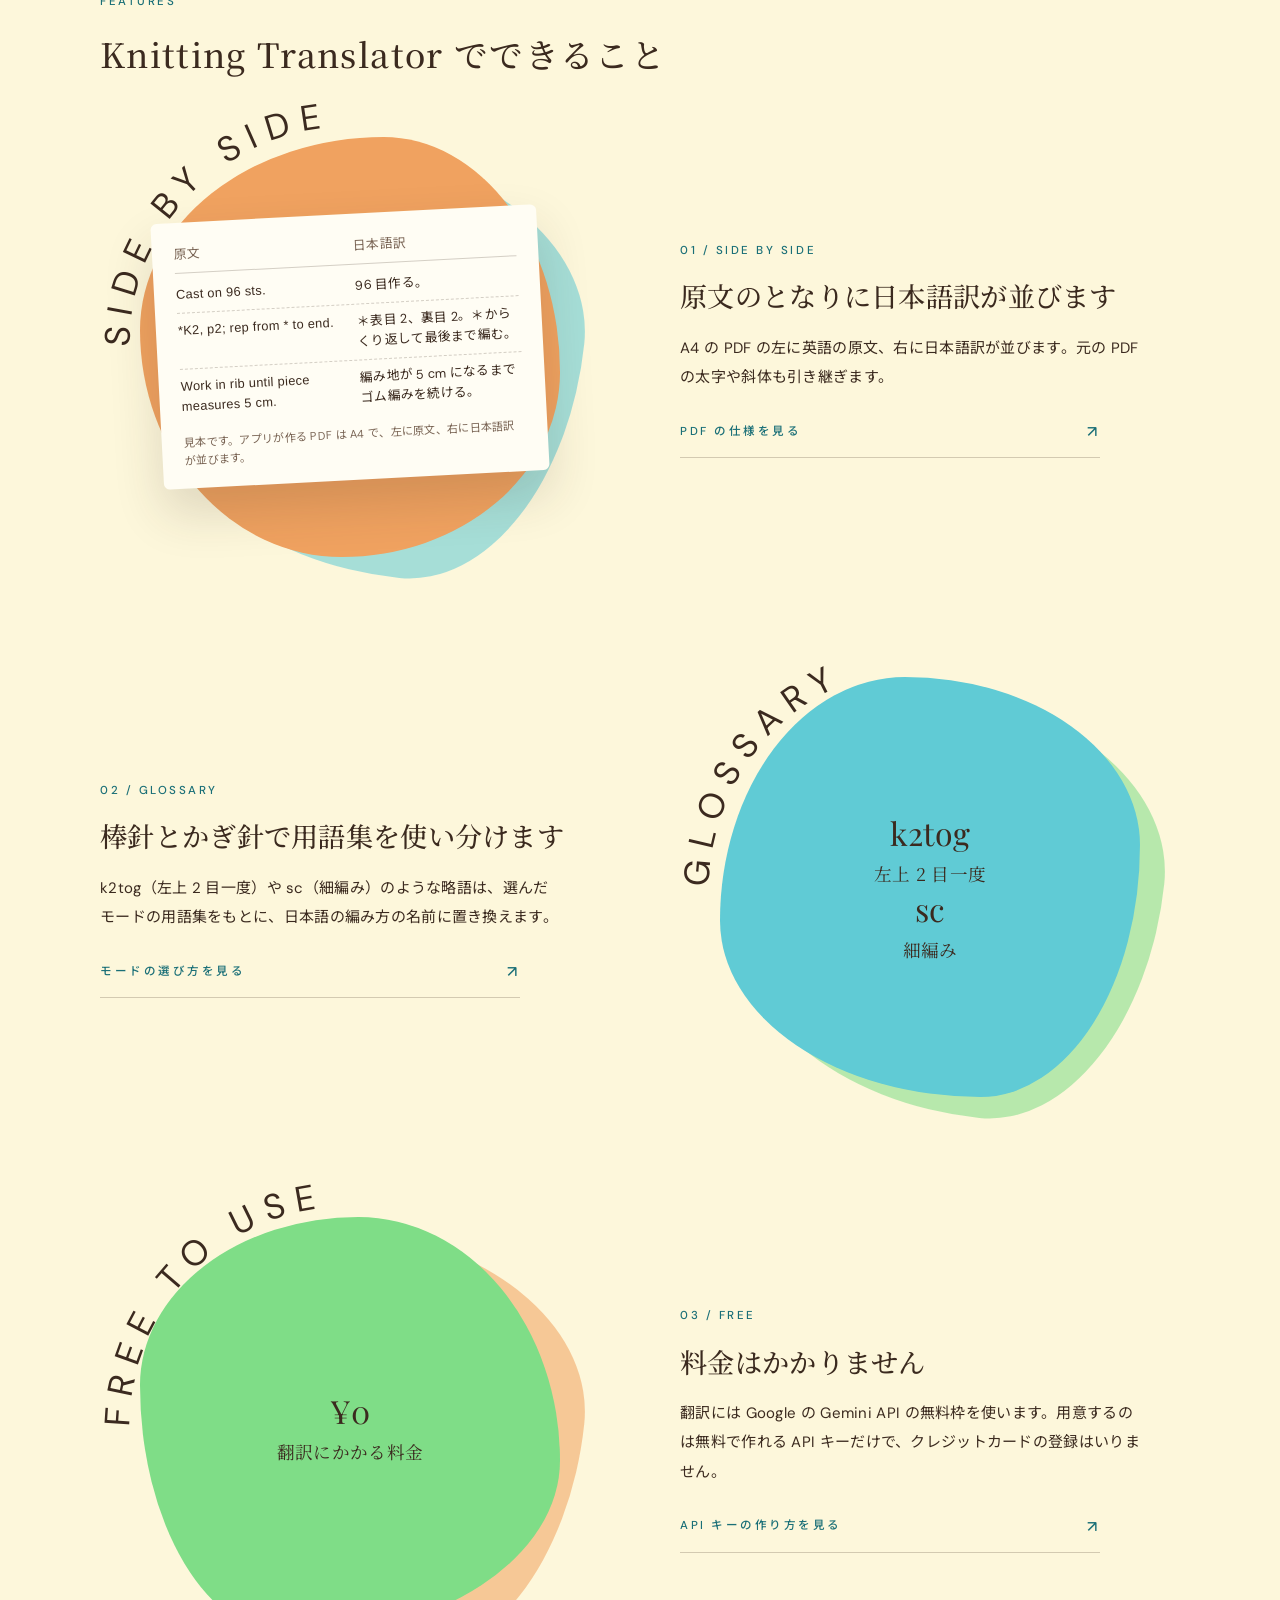
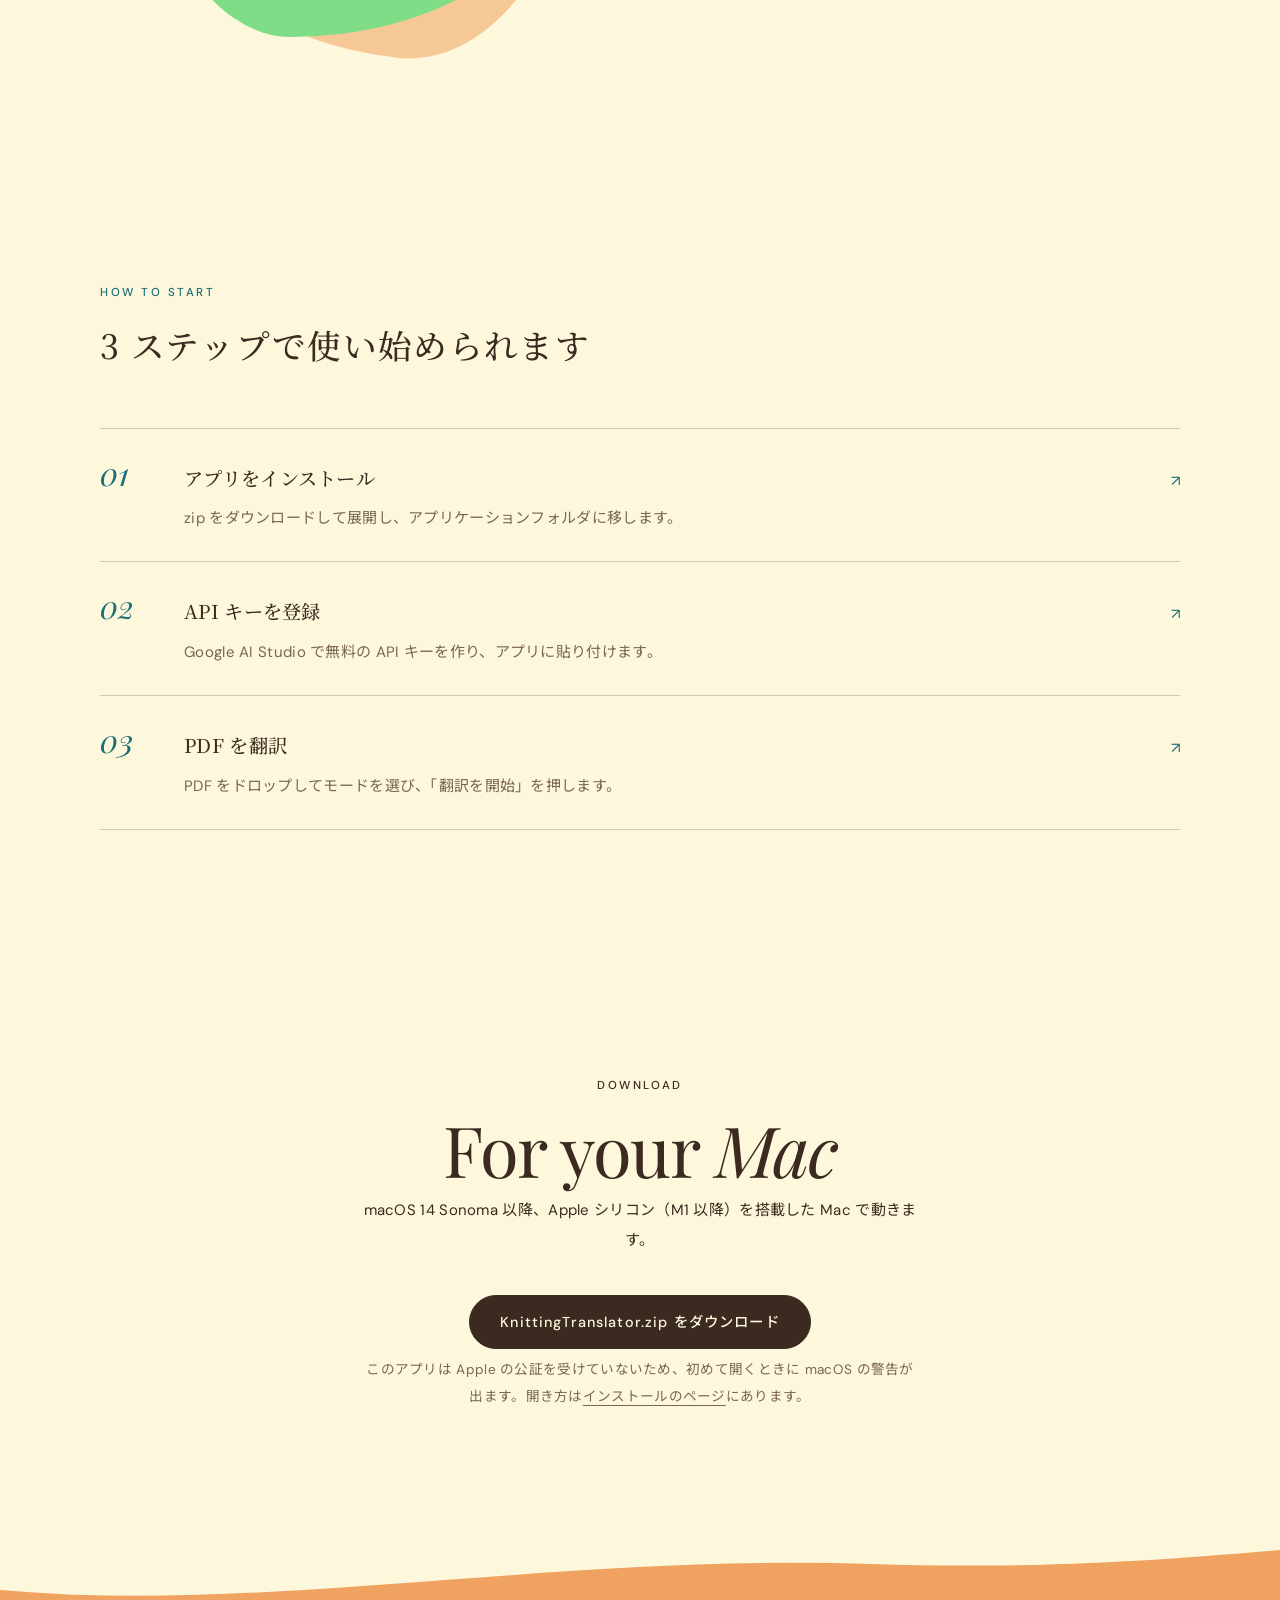
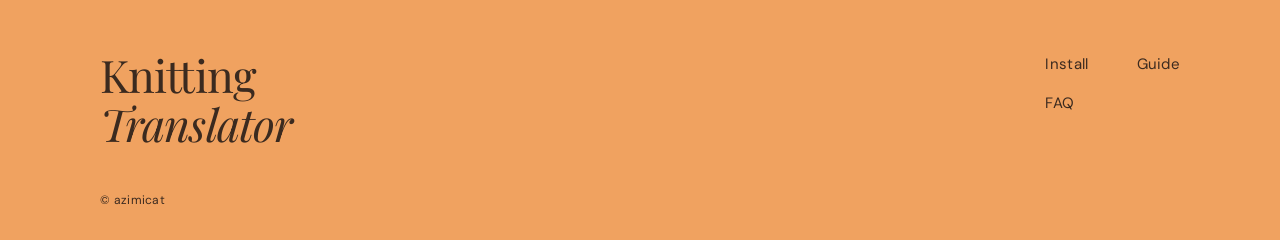
==== commit a083dbfb: "[fix] 非公開のアプリのリポジトリを指していたダウンロードとリンクを、このリポジトリに切り替え アプリのリポジトリが非公開のため、ログインしていない人にはダウンロード、GitHub、Issuesの" ====
--- a/index.html
+++ b/index.html
@@ -24,7 +24,7 @@
         <span>Knitting Translator</span>
       </a>
       <div class="header-actions">
-        <a class="label" href="https://github.com/azimicat/translate_knitting_pattern_pdf/releases/latest/download/KnittingTranslator.zip" data-download>Download</a>
+        <a class="label" href="https://github.com/azimicat/web_site_translate_knitting_pattern_pdf/releases/latest/download/KnittingTranslator.zip" data-download>Download</a>
         <button class="menu-button" type="button" aria-expanded="false" aria-controls="menu" aria-label="メニューを開く"><span></span></button>
       </div>
     </div>
@@ -36,7 +36,6 @@
       <li><a href="install/"><strong>Install</strong><small>インストール</small></a></li>
       <li><a href="guide/"><strong>Guide</strong><small>使い方</small></a></li>
       <li><a href="faq/"><strong>FAQ</strong><small>よくある質問</small></a></li>
-      <li><a href="https://github.com/azimicat/translate_knitting_pattern_pdf"><strong>GitHub</strong><small>ソースコード</small></a></li>
     </ul>
   </nav>
 
@@ -50,7 +49,7 @@
         <div class="hero-meta label">
           <p>Mac app for knitters<br>macOS 14 Sonoma+</p>
           <a class="scroll" href="#about">Scroll</a>
-          <p class="right"><a href="https://github.com/azimicat/translate_knitting_pattern_pdf">GitHub</a></p>
+          <p class="right"><a href="https://github.com/azimicat/web_site_translate_knitting_pattern_pdf/releases/latest/download/KnittingTranslator.zip" data-download>Download</a></p>
         </div>
       </div>
     </section>
@@ -60,7 +59,7 @@
         <span class="label">About</span>
         <p class="lead">Knitting Translator は英語で書かれた棒針編みとかぎ針編みのパターン PDF を日本語に翻訳する Mac 用アプリです。原文のすぐ横に日本語訳が並ぶので、英語の略語と編み方を照らし合わせながら編み進められます。</p>
         <div class="actions">
-          <a class="button button--primary" href="https://github.com/azimicat/translate_knitting_pattern_pdf/releases/latest/download/KnittingTranslator.zip" data-download>無料でダウンロード</a>
+          <a class="button button--primary" href="https://github.com/azimicat/web_site_translate_knitting_pattern_pdf/releases/latest/download/KnittingTranslator.zip" data-download>無料でダウンロード</a>
           <a class="button button--ghost" href="guide/">使い方を見る</a>
         </div>
         <p class="release-meta">macOS 14 Sonoma 以降 <span data-release-meta></span></p>
@@ -186,7 +185,7 @@
         <h2 class="download-title" id="download-title">For your <em>Mac</em></h2>
         <p>macOS 14 Sonoma 以降、Apple シリコン（M1 以降）を搭載した Mac で動きます。</p>
         <div class="actions">
-          <a class="button button--primary" href="https://github.com/azimicat/translate_knitting_pattern_pdf/releases/latest/download/KnittingTranslator.zip" data-download>KnittingTranslator.zip をダウンロード</a>
+          <a class="button button--primary" href="https://github.com/azimicat/web_site_translate_knitting_pattern_pdf/releases/latest/download/KnittingTranslator.zip" data-download>KnittingTranslator.zip をダウンロード</a>
         </div>
         <p class="note">このアプリは Apple の公証を受けていないため、初めて開くときに macOS の警告が出ます。開き方は<a href="install/#first-launch">インストールのページ</a>にあります。</p>
       </div>
@@ -204,7 +203,6 @@
           <li><a href="install/">Install</a></li>
           <li><a href="guide/">Guide</a></li>
           <li><a href="faq/">FAQ</a></li>
-          <li><a href="https://github.com/azimicat/translate_knitting_pattern_pdf">GitHub</a></li>
         </ul>
       </div>
       <p class="copyright">&copy; azimicat</p>
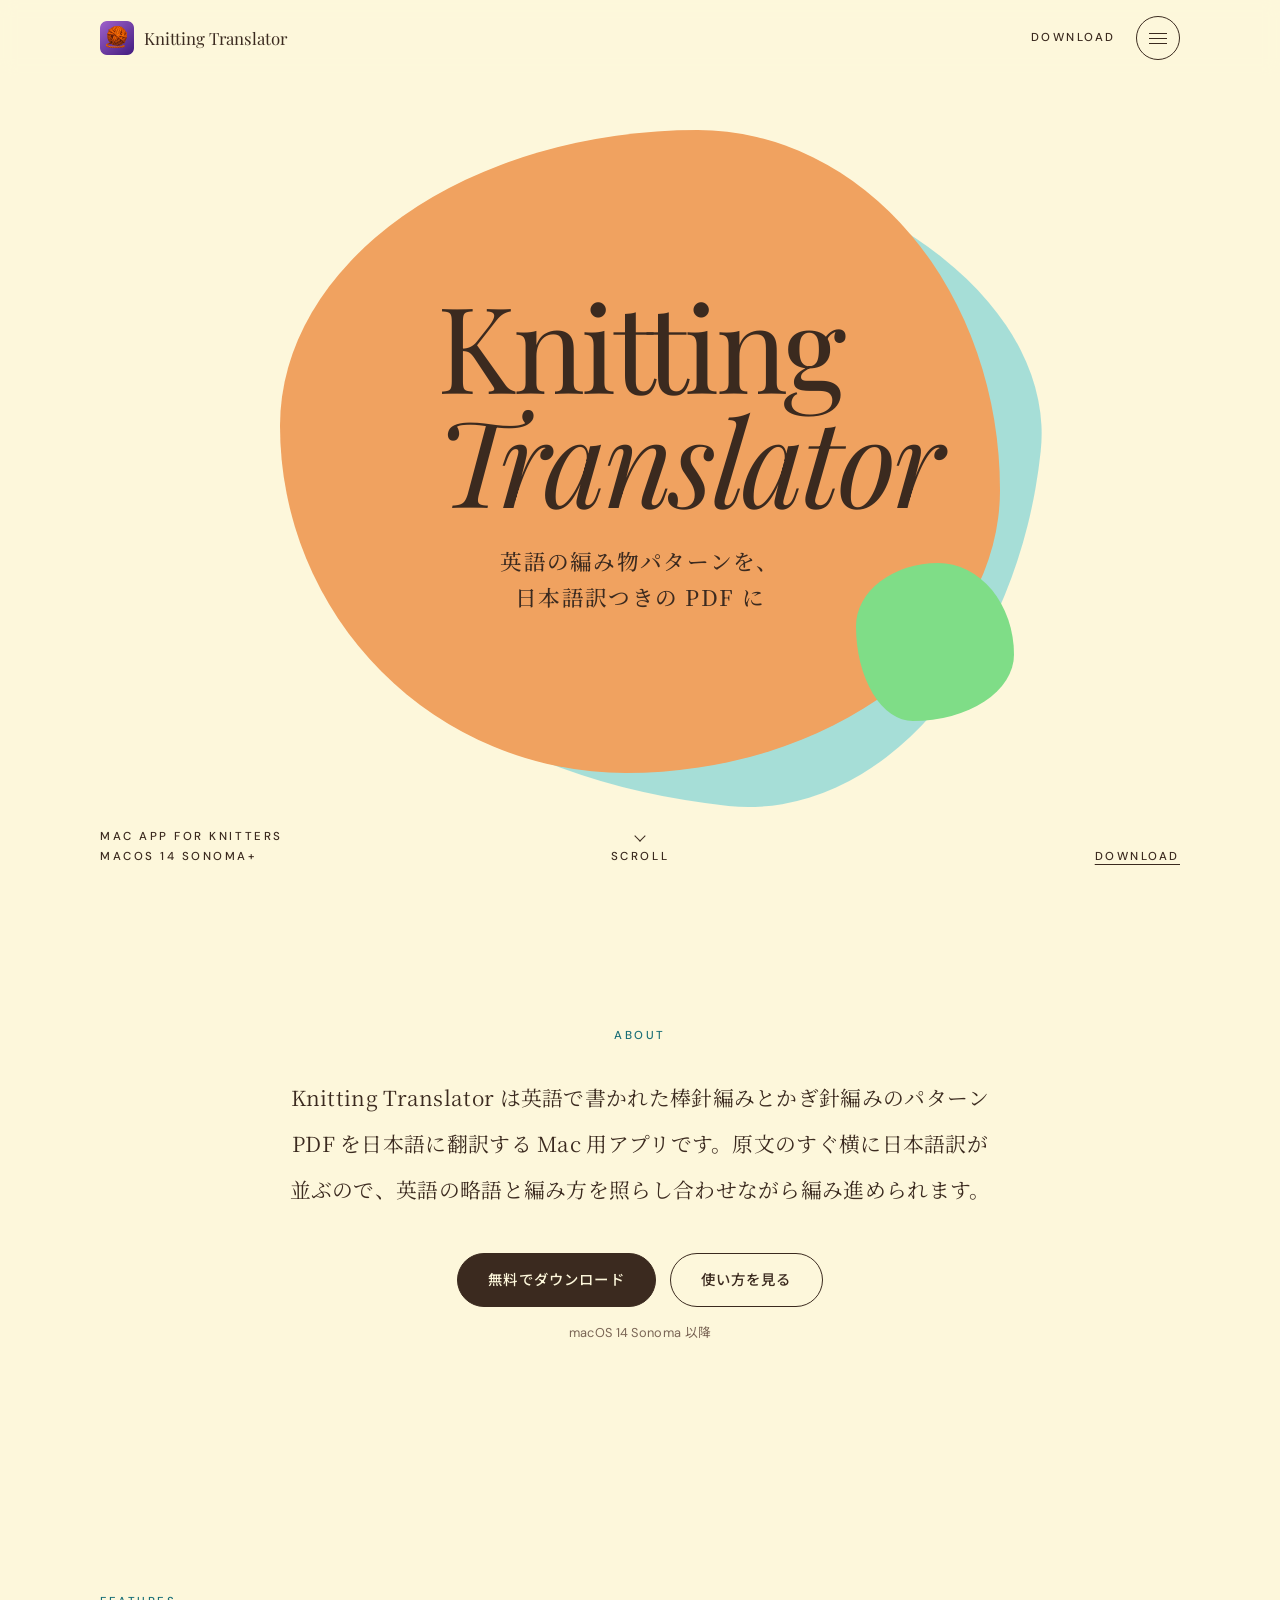
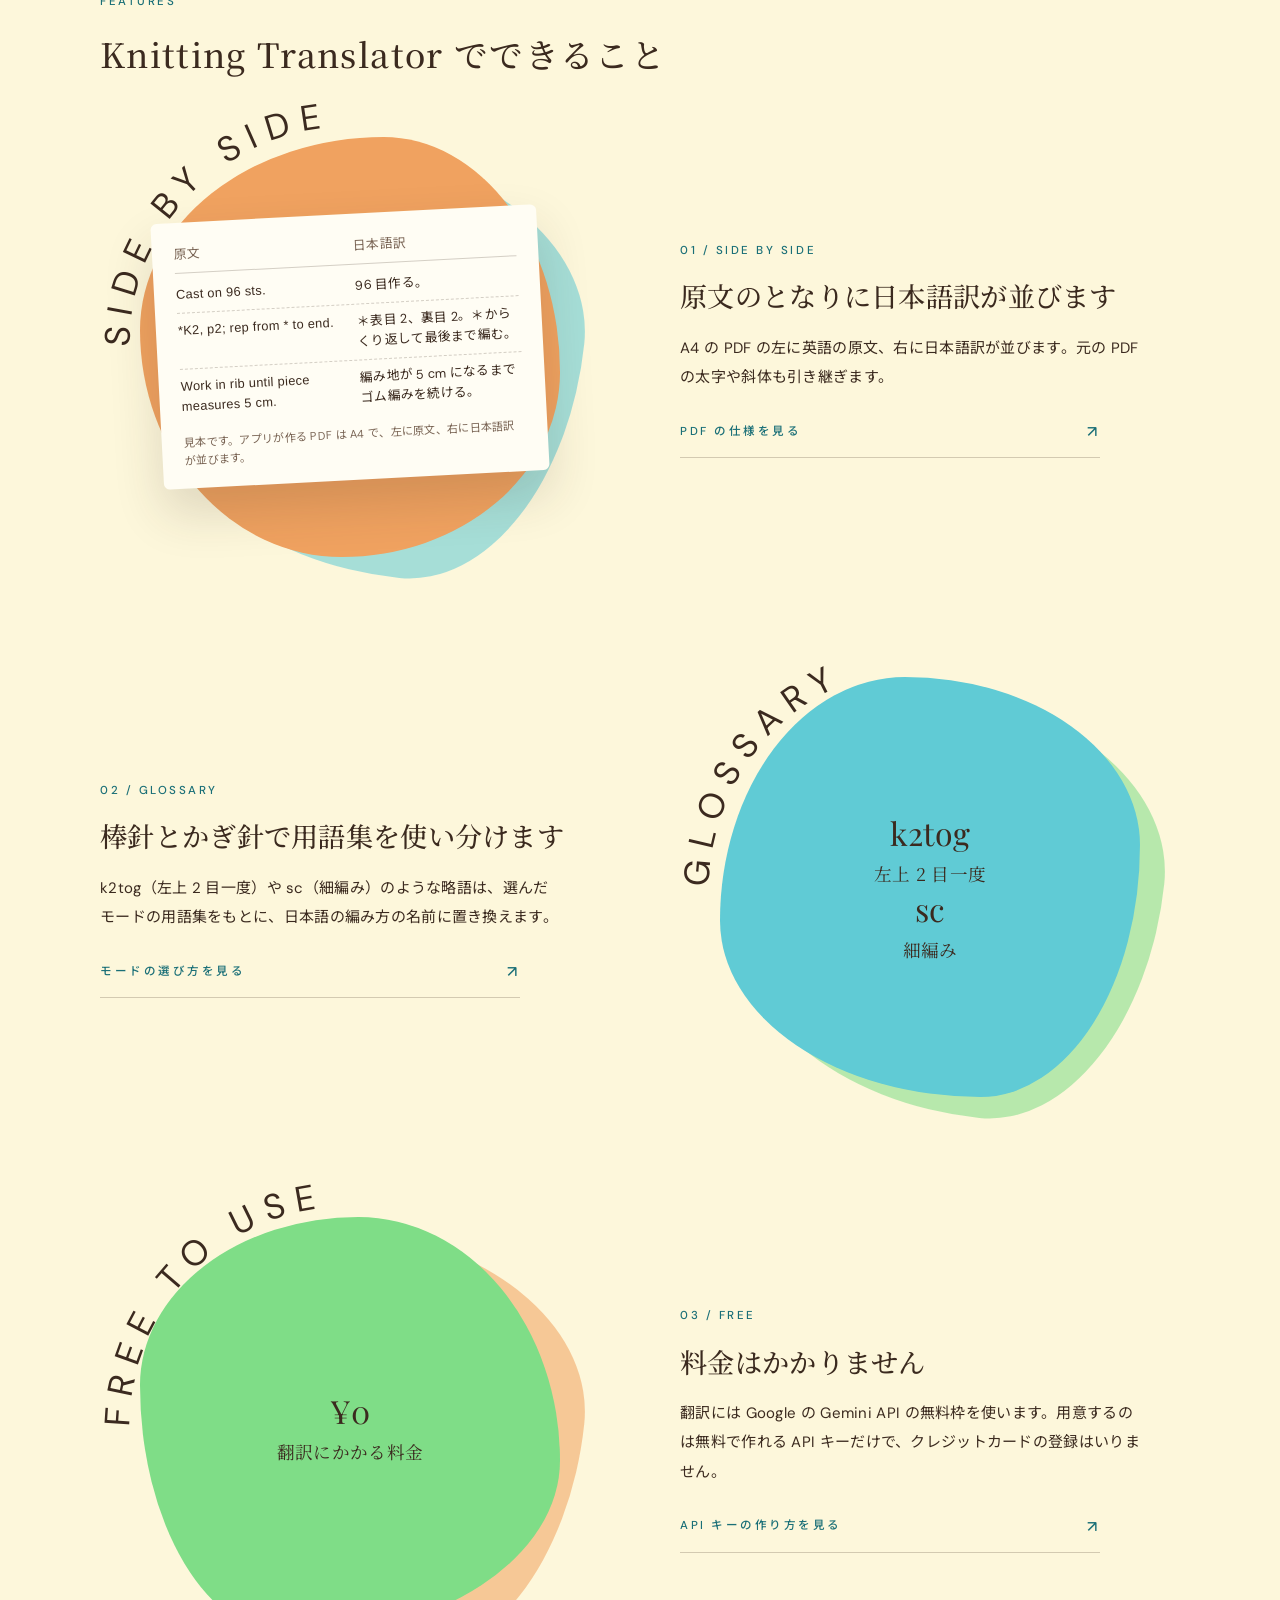
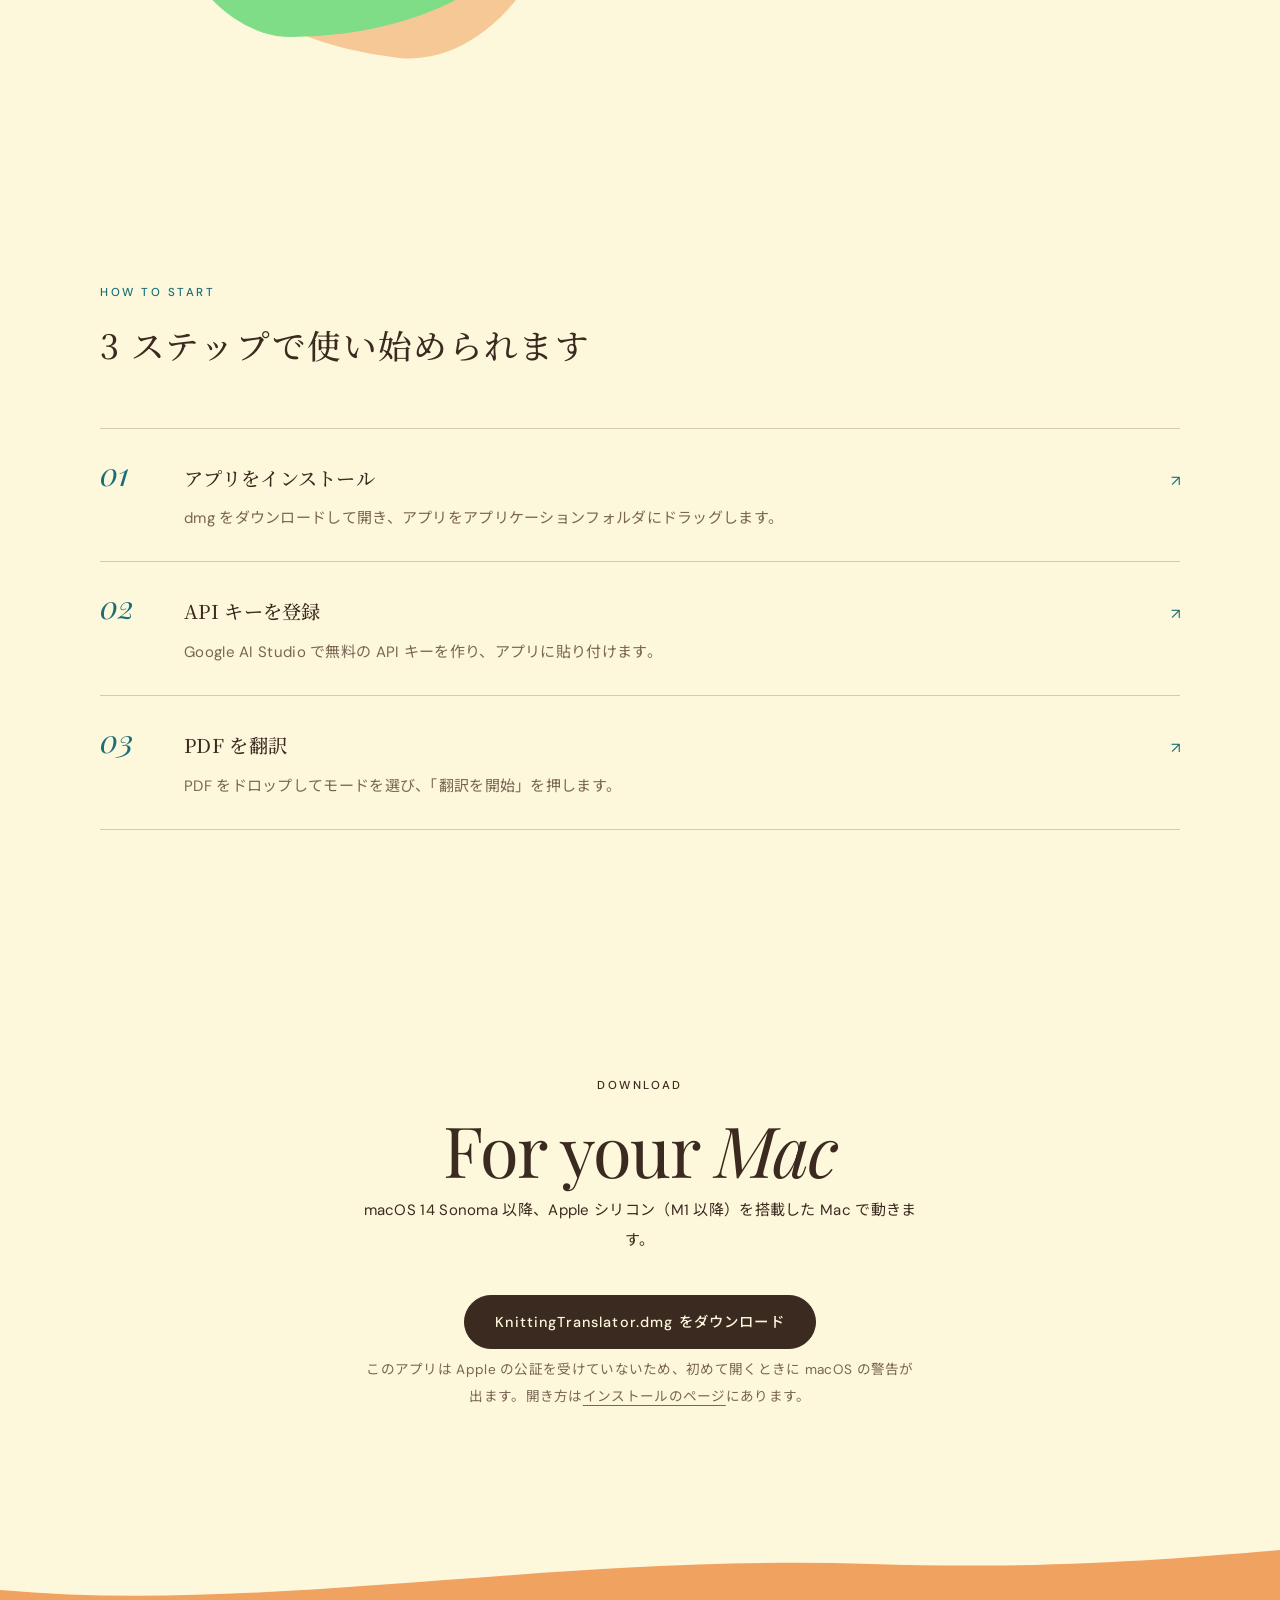
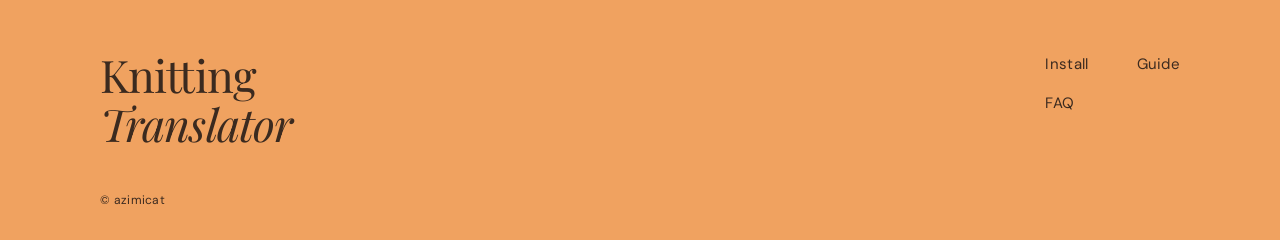
==== commit 8ec66dbb: "[update] アプリの配布が dmg に変わるため、ダウンロードのリンクとインストール手順を dmg 用に書き換える 全ページのダウンロードボタンを、最新のリリースの KnittingTransl" ====
--- a/index.html
+++ b/index.html
@@ -24,7 +24,7 @@
         <span>Knitting Translator</span>
       </a>
       <div class="header-actions">
-        <a class="label" href="https://github.com/azimicat/web_site_translate_knitting_pattern_pdf/releases/latest/download/KnittingTranslator.zip" data-download>Download</a>
+        <a class="label" href="https://github.com/azimicat/web_site_translate_knitting_pattern_pdf/releases/latest/download/KnittingTranslator.dmg" data-download>Download</a>
         <button class="menu-button" type="button" aria-expanded="false" aria-controls="menu" aria-label="メニューを開く"><span></span></button>
       </div>
     </div>
@@ -49,7 +49,7 @@
         <div class="hero-meta label">
           <p>Mac app for knitters<br>macOS 14 Sonoma+</p>
           <a class="scroll" href="#about">Scroll</a>
-          <p class="right"><a href="https://github.com/azimicat/web_site_translate_knitting_pattern_pdf/releases/latest/download/KnittingTranslator.zip" data-download>Download</a></p>
+          <p class="right"><a href="https://github.com/azimicat/web_site_translate_knitting_pattern_pdf/releases/latest/download/KnittingTranslator.dmg" data-download>Download</a></p>
         </div>
       </div>
     </section>
@@ -59,7 +59,7 @@
         <span class="label">About</span>
         <p class="lead">Knitting Translator は英語で書かれた棒針編みとかぎ針編みのパターン PDF を日本語に翻訳する Mac 用アプリです。原文のすぐ横に日本語訳が並ぶので、英語の略語と編み方を照らし合わせながら編み進められます。</p>
         <div class="actions">
-          <a class="button button--primary" href="https://github.com/azimicat/web_site_translate_knitting_pattern_pdf/releases/latest/download/KnittingTranslator.zip" data-download>無料でダウンロード</a>
+          <a class="button button--primary" href="https://github.com/azimicat/web_site_translate_knitting_pattern_pdf/releases/latest/download/KnittingTranslator.dmg" data-download>無料でダウンロード</a>
           <a class="button button--ghost" href="guide/">使い方を見る</a>
         </div>
         <p class="release-meta">macOS 14 Sonoma 以降 <span data-release-meta></span></p>
@@ -158,7 +158,7 @@
             <a href="install/">
               <span class="num">01</span>
               <h3>アプリをインストール</h3>
-              <p>zip をダウンロードして展開し、アプリケーションフォルダに移します。</p>
+              <p>dmg をダウンロードして開き、アプリをアプリケーションフォルダにドラッグします。</p>
             </a>
           </li>
           <li>
@@ -185,7 +185,7 @@
         <h2 class="download-title" id="download-title">For your <em>Mac</em></h2>
         <p>macOS 14 Sonoma 以降、Apple シリコン（M1 以降）を搭載した Mac で動きます。</p>
         <div class="actions">
-          <a class="button button--primary" href="https://github.com/azimicat/web_site_translate_knitting_pattern_pdf/releases/latest/download/KnittingTranslator.zip" data-download>KnittingTranslator.zip をダウンロード</a>
+          <a class="button button--primary" href="https://github.com/azimicat/web_site_translate_knitting_pattern_pdf/releases/latest/download/KnittingTranslator.dmg" data-download>KnittingTranslator.dmg をダウンロード</a>
         </div>
         <p class="note">このアプリは Apple の公証を受けていないため、初めて開くときに macOS の警告が出ます。開き方は<a href="install/#first-launch">インストールのページ</a>にあります。</p>
       </div>
--- a/assets/css/style.css
+++ b/assets/css/style.css
@@ -944,6 +944,24 @@
   padding: 24px;
 }
 
+.screenshot {
+  margin: 0 0 28px;
+}
+
+.screenshot img {
+  display: block;
+  width: 100%;
+  height: auto;
+  border-radius: 14px;
+  box-shadow: 0 18px 40px rgba(59, 42, 31, 0.14);
+}
+
+.screenshot figcaption {
+  margin-top: 12px;
+  font-size: 0.85rem;
+  color: var(--ink-soft);
+}
+
 .spec {
   margin: 0 0 24px;
   border-top: 1px solid var(--line);
